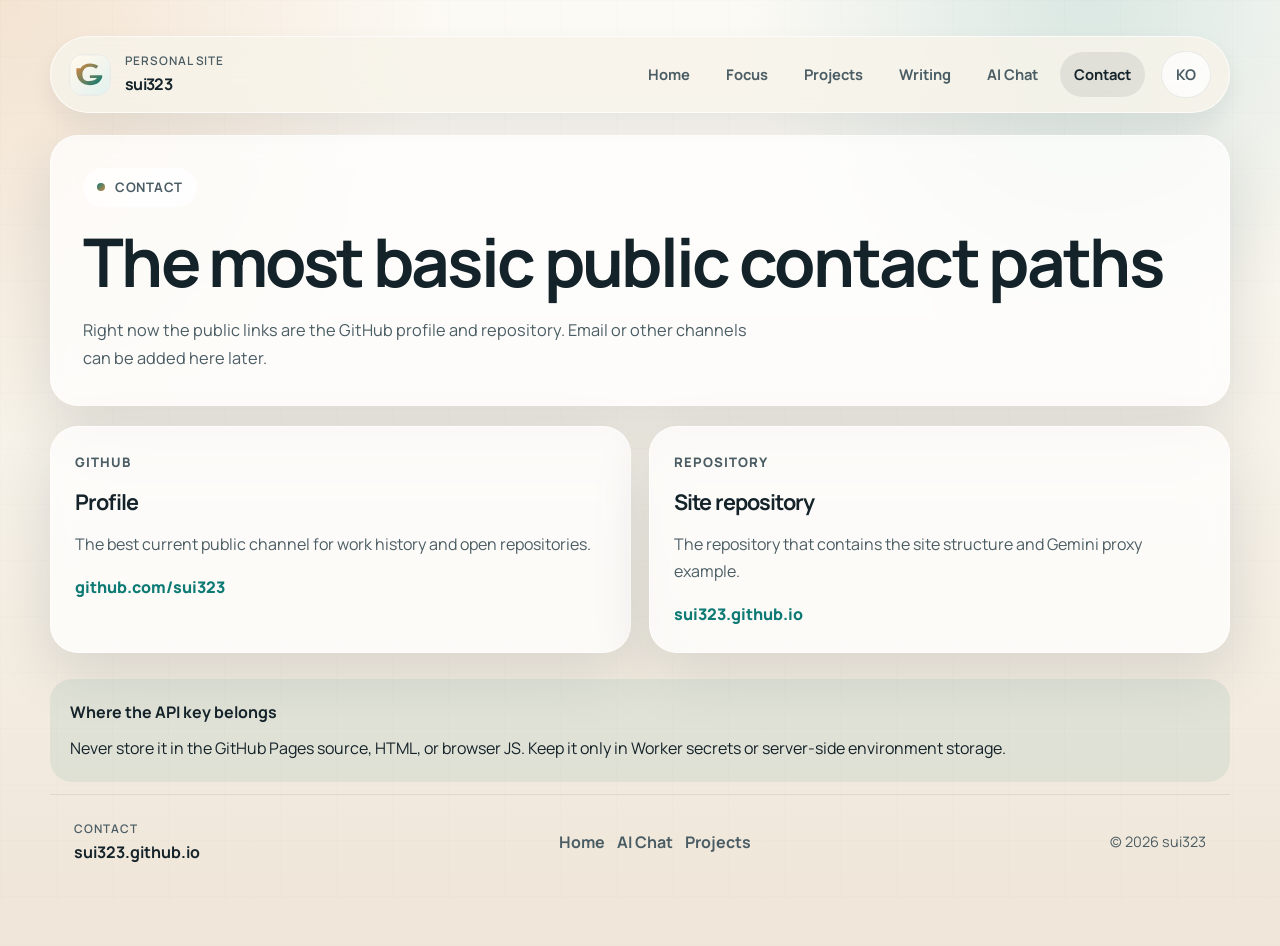
==== contact-en.html @ 1dc9b58e "네번째 commit" ====
<!DOCTYPE html>
<html lang="en">
  <head>
    <meta charset="utf-8" />
    <meta name="viewport" content="width=device-width, initial-scale=1" />
    <title>sui323 | Contact</title>
    <link rel="icon" href="./assets/img/brand-mark.svg" type="image/svg+xml" />
    <link rel="preconnect" href="https://fonts.googleapis.com" />
    <link rel="preconnect" href="https://fonts.gstatic.com" crossorigin />
    <link
      href="https://fonts.googleapis.com/css2?family=Instrument+Serif:ital@0;1&family=Manrope:wght@400;500;600;700;800&family=Noto+Sans+KR:wght@400;500;700;900&display=swap"
      rel="stylesheet"
    />
    <link rel="stylesheet" href="./assets/css/site.css" />
  </head>
  <body>
    <header class="topbar">
      <div class="site-shell">
        <div class="topbar-inner">
          <a class="brand" href="./en.html"><img class="brand-mark" src="./assets/img/brand-mark.svg" alt="" /><span class="brand-copy"><small>Personal Site</small><strong>sui323</strong></span></a>
          <button class="mobile-toggle" type="button" aria-expanded="false" aria-label="Open menu" data-nav-toggle><span></span><span></span><span></span></button>
          <div class="nav-wrap" data-nav-wrap>
            <nav class="nav-links"><a href="./en.html">Home</a><a href="./research-en.html">Focus</a><a href="./projects-en.html">Projects</a><a href="./writing-en.html">Writing</a><a href="./chat-en.html">AI Chat</a><a href="./contact-en.html" aria-current="page">Contact</a></nav>
            <a class="lang-switch" href="./contact.html">KO</a>
          </div>
        </div>
      </div>
    </header>
    <main class="site-shell">
      <section class="page-hero panel" data-reveal>
        <span class="eyebrow">Contact</span>
        <h1>The most basic public contact paths</h1>
        <p class="page-copy">Right now the public links are the GitHub profile and repository. Email or other channels can be added here later.</p>
      </section>
      <section class="grid two section" data-reveal>
        <article class="card"><span class="kicker">GitHub</span><h3>Profile</h3><p>The best current public channel for work history and open repositories.</p><a class="card-link" href="https://github.com/sui323" target="_blank" rel="noreferrer">github.com/sui323</a></article>
        <article class="card"><span class="kicker">Repository</span><h3>Site repository</h3><p>The repository that contains the site structure and Gemini proxy example.</p><a class="card-link" href="https://github.com/sui323/sui323.github.io" target="_blank" rel="noreferrer">sui323.github.io</a></article>
      </section>
      <section class="callout" data-reveal>
        <strong>Where the API key belongs</strong>
        <span>Never store it in the GitHub Pages source, HTML, or browser JS. Keep it only in Worker secrets or server-side environment storage.</span>
      </section>
    </main>
    <footer class="footer"><div class="site-shell"><div class="footer-inner"><div class="footer-brand"><small>Contact</small><strong>sui323.github.io</strong></div><nav class="footer-nav"><a href="./en.html">Home</a><a href="./chat-en.html">AI Chat</a><a href="./projects-en.html">Projects</a></nav><span class="lang-note">© <span data-year></span> sui323</span></div></div></footer>
    <script src="./assets/js/site.js" defer></script>
  </body>
</html>
---- assets/css/site.css ----
:root {
  --bg: #f7f3ea;
  --bg-strong: #f1ecdf;
  --surface: rgba(255, 255, 255, 0.74);
  --surface-strong: rgba(255, 255, 255, 0.9);
  --surface-dark: #17313a;
  --text: #142229;
  --muted: #4b5d64;
  --line: rgba(20, 34, 41, 0.12);
  --accent: #0e7a74;
  --accent-soft: rgba(14, 122, 116, 0.12);
  --accent-warm: #d18944;
  --shadow: 0 20px 60px rgba(20, 34, 41, 0.12);
  --radius: 28px;
  --radius-sm: 18px;
  --content-width: 1180px;
  --transition: 180ms ease;
}

*,
*::before,
*::after {
  box-sizing: border-box;
}

html {
  scroll-behavior: smooth;
}

body {
  margin: 0;
  min-height: 100vh;
  color: var(--text);
  background:
    radial-gradient(circle at top left, rgba(209, 137, 68, 0.2), transparent 28%),
    radial-gradient(circle at 85% 0%, rgba(14, 122, 116, 0.14), transparent 24%),
    linear-gradient(180deg, #fcfaf5 0%, var(--bg) 44%, #efe5d8 100%);
  font-family: "Manrope", "Noto Sans KR", sans-serif;
  line-height: 1.7;
}

img {
  display: block;
  max-width: 100%;
}

a {
  color: inherit;
  text-decoration: none;
}

button,
input,
textarea {
  font: inherit;
}

p,
ul,
ol {
  margin: 0;
}

body::before {
  position: fixed;
  inset: 0;
  z-index: -1;
  background-image:
    linear-gradient(rgba(20, 34, 41, 0.035) 1px, transparent 1px),
    linear-gradient(90deg, rgba(20, 34, 41, 0.035) 1px, transparent 1px);
  background-size: 56px 56px;
  opacity: 0.3;
  content: "";
  pointer-events: none;
}

.site-shell {
  width: min(calc(100% - 40px), var(--content-width));
  margin: 0 auto;
}

.topbar {
  position: sticky;
  top: 18px;
  z-index: 40;
  padding-top: 18px;
}

.topbar-inner {
  display: flex;
  align-items: center;
  justify-content: space-between;
  gap: 20px;
  padding: 14px 18px;
  border: 1px solid rgba(255, 255, 255, 0.7);
  border-radius: 999px;
  background: rgba(247, 243, 234, 0.82);
  backdrop-filter: blur(18px);
  box-shadow: 0 12px 24px rgba(20, 34, 41, 0.07);
}

.brand {
  display: inline-flex;
  align-items: center;
  gap: 14px;
  font-weight: 800;
  letter-spacing: -0.04em;
}

.brand-mark {
  width: 42px;
  height: 42px;
  border-radius: 14px;
  border: 1px solid rgba(20, 34, 41, 0.08);
  background: rgba(255, 255, 255, 0.8);
  box-shadow: inset 0 1px 0 rgba(255, 255, 255, 0.8);
}

.brand-copy small,
.footer-brand small {
  display: block;
  color: var(--muted);
  font-size: 0.74rem;
  font-weight: 600;
  letter-spacing: 0.08em;
  text-transform: uppercase;
}

.brand-copy strong,
.footer-brand strong {
  display: block;
  font-size: 1rem;
}

.nav-wrap {
  display: flex;
  align-items: center;
  gap: 16px;
}

.nav-links {
  display: flex;
  align-items: center;
  gap: 8px;
}

.nav-links a,
.lang-switch {
  padding: 10px 14px;
  border-radius: 999px;
  color: var(--muted);
  font-size: 0.92rem;
  font-weight: 700;
  transition:
    background var(--transition),
    color var(--transition),
    transform var(--transition);
}

.nav-links a:hover,
.nav-links a:focus-visible,
.lang-switch:hover,
.lang-switch:focus-visible,
.button:hover,
.button:focus-visible {
  transform: translateY(-1px);
}

.nav-links a:hover,
.nav-links a:focus-visible,
.lang-switch:hover,
.lang-switch:focus-visible {
  background: rgba(20, 34, 41, 0.05);
  color: var(--text);
}

.nav-links a[aria-current="page"] {
  background: rgba(20, 34, 41, 0.08);
  color: var(--text);
}

.lang-switch {
  border: 1px solid rgba(20, 34, 41, 0.08);
  background: rgba(255, 255, 255, 0.72);
}

.mobile-toggle {
  display: none;
  width: 46px;
  height: 46px;
  padding: 0;
  border: 1px solid rgba(20, 34, 41, 0.08);
  border-radius: 999px;
  background: rgba(255, 255, 255, 0.72);
  color: var(--text);
}

.mobile-toggle span {
  display: block;
  width: 18px;
  height: 2px;
  margin: 4px auto;
  border-radius: 999px;
  background: currentColor;
}

.hero {
  display: grid;
  grid-template-columns: minmax(0, 1.3fr) minmax(320px, 0.9fr);
  gap: 28px;
  align-items: stretch;
  padding: 64px 0 42px;
}

.panel,
.card,
.notice,
.table-panel,
.cta-band,
.hero-panel {
  border: 1px solid rgba(255, 255, 255, 0.7);
  border-radius: var(--radius);
  background: var(--surface);
  backdrop-filter: blur(12px);
  box-shadow: var(--shadow);
}

.hero-copy,
.hero-panel,
.page-hero,
.section-block,
.cta-band,
.notice,
.table-panel {
  padding: 32px;
}

.eyebrow {
  display: inline-flex;
  align-items: center;
  gap: 10px;
  padding: 8px 14px;
  border-radius: 999px;
  background: rgba(255, 255, 255, 0.78);
  color: var(--muted);
  font-size: 0.82rem;
  font-weight: 700;
  letter-spacing: 0.04em;
  text-transform: uppercase;
}

.eyebrow::before {
  width: 8px;
  height: 8px;
  border-radius: 999px;
  background: linear-gradient(135deg, var(--accent), var(--accent-warm));
  content: "";
}

.display {
  margin-top: 18px;
  font-family: "Instrument Serif", "Times New Roman", serif;
  font-size: clamp(3.3rem, 9vw, 6rem);
  font-weight: 400;
  line-height: 0.96;
  letter-spacing: -0.05em;
}

.lead {
  margin-top: 20px;
  max-width: 58ch;
  color: var(--muted);
  font-size: 1.05rem;
}

.badge-row,
.chip-row {
  display: flex;
  flex-wrap: wrap;
  gap: 10px;
}

.badge-row {
  margin-top: 22px;
}

.chip,
.mini-chip {
  display: inline-flex;
  align-items: center;
  gap: 8px;
  padding: 9px 14px;
  border: 1px solid rgba(20, 34, 41, 0.08);
  border-radius: 999px;
  background: rgba(255, 255, 255, 0.66);
  color: var(--muted);
  font-size: 0.88rem;
  font-weight: 700;
}

.button-row {
  display: flex;
  flex-wrap: wrap;
  gap: 12px;
  margin-top: 26px;
}

.button {
  display: inline-flex;
  align-items: center;
  justify-content: center;
  gap: 10px;
  padding: 14px 18px;
  border-radius: 999px;
  border: 1px solid transparent;
  font-weight: 800;
  transition:
    transform var(--transition),
    box-shadow var(--transition),
    background var(--transition);
}

.button.primary {
  background: linear-gradient(135deg, var(--accent), #0a5a56);
  color: #fff;
  box-shadow: 0 16px 32px rgba(14, 122, 116, 0.18);
}

.button.secondary {
  border-color: rgba(20, 34, 41, 0.08);
  background: rgba(255, 255, 255, 0.72);
}

.button.ghost {
  border-color: rgba(20, 34, 41, 0.12);
  background: transparent;
}

.hero-panel {
  position: relative;
  overflow: hidden;
}

.hero-panel::before {
  position: absolute;
  inset: -18% auto auto -14%;
  width: 240px;
  height: 240px;
  border-radius: 50%;
  background: radial-gradient(circle, rgba(209, 137, 68, 0.22), transparent 70%);
  content: "";
}

.hero-panel::after {
  position: absolute;
  right: -48px;
  bottom: -72px;
  width: 240px;
  height: 240px;
  border-radius: 50%;
  background: radial-gradient(circle, rgba(14, 122, 116, 0.14), transparent 68%);
  content: "";
}

.hero-panel > * {
  position: relative;
}

.panel-caption {
  color: var(--muted);
  font-size: 0.84rem;
  font-weight: 700;
  text-transform: uppercase;
  letter-spacing: 0.08em;
}

.panel-title {
  margin-top: 14px;
  font-size: 1.7rem;
  font-weight: 800;
  line-height: 1.2;
  letter-spacing: -0.04em;
}

.hero-stats {
  display: grid;
  grid-template-columns: repeat(2, minmax(0, 1fr));
  gap: 14px;
  margin-top: 24px;
}

.hero-stat {
  padding: 16px;
  border: 1px solid rgba(20, 34, 41, 0.08);
  border-radius: 20px;
  background: rgba(255, 255, 255, 0.65);
}

.hero-stat strong {
  display: block;
  font-size: 1.05rem;
}

.hero-stat span {
  display: block;
  margin-top: 6px;
  color: var(--muted);
  font-size: 0.88rem;
}

.section {
  padding: 20px 0 26px;
}

.section-head {
  display: flex;
  align-items: end;
  justify-content: space-between;
  gap: 20px;
  margin-bottom: 20px;
}

.section-title {
  font-size: clamp(1.8rem, 4vw, 2.6rem);
  line-height: 1.06;
  letter-spacing: -0.05em;
}

.section-title em {
  font-family: "Instrument Serif", "Times New Roman", serif;
  font-style: italic;
  font-weight: 400;
}

.section-copy,
.muted {
  color: var(--muted);
}

.grid {
  display: grid;
  gap: 18px;
}

.grid.two {
  grid-template-columns: repeat(2, minmax(0, 1fr));
}

.grid.three {
  grid-template-columns: repeat(3, minmax(0, 1fr));
}

.grid.four {
  grid-template-columns: repeat(4, minmax(0, 1fr));
}

.card {
  display: flex;
  flex-direction: column;
  gap: 16px;
  padding: 24px;
}

.card .kicker,
.timeline-kicker,
.meta {
  color: var(--muted);
  font-size: 0.82rem;
  font-weight: 800;
  letter-spacing: 0.08em;
  text-transform: uppercase;
}

.card h3,
.timeline-title,
.notice h3,
.cta-band h2,
.page-hero h1 {
  margin: 0;
  font-size: 1.35rem;
  line-height: 1.2;
  letter-spacing: -0.04em;
}

.card p,
.timeline-copy,
.page-copy {
  color: var(--muted);
}

.card-link {
  display: inline-flex;
  align-items: center;
  gap: 8px;
  width: fit-content;
  color: var(--accent);
  font-weight: 800;
}

.split-layout {
  display: grid;
  grid-template-columns: minmax(0, 1.05fr) minmax(280px, 0.75fr);
  gap: 18px;
}

.section-block {
  height: 100%;
}

.stack {
  display: grid;
  gap: 14px;
}

.timeline {
  display: grid;
  gap: 14px;
}

.timeline-item {
  position: relative;
  padding: 18px 18px 18px 24px;
  border-left: 2px solid rgba(20, 34, 41, 0.1);
  border-radius: 0 18px 18px 0;
  background: rgba(255, 255, 255, 0.52);
}

.timeline-item::before {
  position: absolute;
  left: -7px;
  top: 22px;
  width: 12px;
  height: 12px;
  border-radius: 999px;
  background: linear-gradient(135deg, var(--accent), var(--accent-warm));
  content: "";
}

.list-clean {
  padding-left: 18px;
  color: var(--muted);
}

.list-clean li + li {
  margin-top: 10px;
}

.cta-band {
  display: grid;
  grid-template-columns: minmax(0, 1fr) auto;
  gap: 20px;
  align-items: center;
  margin: 26px 0 42px;
  background:
    linear-gradient(135deg, rgba(14, 122, 116, 0.08), rgba(209, 137, 68, 0.12)),
    rgba(255, 255, 255, 0.78);
}

.cta-band p {
  color: var(--muted);
}

.footer {
  padding: 12px 0 56px;
}

.footer-inner {
  display: flex;
  align-items: center;
  justify-content: space-between;
  gap: 20px;
  padding: 24px;
  border-top: 1px solid rgba(20, 34, 41, 0.08);
}

.footer-nav {
  display: flex;
  flex-wrap: wrap;
  gap: 12px;
  color: var(--muted);
  font-weight: 700;
}

.page-hero {
  margin-top: 40px;
}

.page-hero h1 {
  margin-top: 14px;
  font-size: clamp(2.4rem, 6vw, 4.2rem);
}

.page-hero .page-copy {
  margin-top: 16px;
  max-width: 68ch;
  font-size: 1.02rem;
}

.metric-grid {
  display: grid;
  grid-template-columns: repeat(3, minmax(0, 1fr));
  gap: 14px;
  margin-top: 24px;
}

.metric {
  padding: 18px;
  border: 1px solid rgba(20, 34, 41, 0.08);
  border-radius: 20px;
  background: rgba(255, 255, 255, 0.64);
}

.metric strong {
  display: block;
  font-size: 1.2rem;
}

.metric span {
  display: block;
  margin-top: 4px;
  color: var(--muted);
  font-size: 0.9rem;
}

.notice {
  display: grid;
  gap: 12px;
  background:
    linear-gradient(180deg, rgba(255, 255, 255, 0.86), rgba(255, 255, 255, 0.62)),
    var(--surface);
}

.notice-list {
  display: grid;
  gap: 10px;
}

.notice-list div {
  padding: 14px 16px;
  border-radius: 18px;
  background: rgba(20, 34, 41, 0.04);
}

.notice-list strong {
  display: block;
}

.table-panel {
  padding: 20px;
}

.table-row {
  display: grid;
  grid-template-columns: 160px minmax(0, 1fr);
  gap: 18px;
  padding: 14px 0;
  border-bottom: 1px solid rgba(20, 34, 41, 0.08);
}

.table-row:last-child {
  border-bottom: 0;
}

.table-row strong {
  font-size: 0.9rem;
  text-transform: uppercase;
  letter-spacing: 0.08em;
}

.table-row span {
  color: var(--muted);
}

.callout {
  padding: 20px;
  border-radius: 22px;
  background: rgba(14, 122, 116, 0.08);
}

.callout strong {
  display: block;
  margin-bottom: 8px;
}

.lang-note {
  color: var(--muted);
  font-size: 0.9rem;
}

[data-reveal] {
  opacity: 0;
  transform: translateY(28px);
  transition:
    opacity 520ms ease,
    transform 520ms ease;
}

[data-reveal].is-visible {
  opacity: 1;
  transform: translateY(0);
}

.skip-link {
  position: absolute;
  left: -9999px;
  top: auto;
  width: 1px;
  height: 1px;
  overflow: hidden;
}

.skip-link:focus {
  left: 20px;
  top: 20px;
  width: auto;
  height: auto;
  padding: 10px 14px;
  border-radius: 999px;
  background: #fff;
  color: var(--text);
  z-index: 100;
}

@media (max-width: 1040px) {
  .hero,
  .split-layout,
  .cta-band {
    grid-template-columns: 1fr;
  }

  .grid.three,
  .grid.four {
    grid-template-columns: repeat(2, minmax(0, 1fr));
  }
}

@media (max-width: 860px) {
  .topbar-inner {
    border-radius: 28px;
  }

  .mobile-toggle {
    display: inline-flex;
    align-items: center;
    justify-content: center;
  }

  .nav-wrap {
    position: absolute;
    left: 0;
    right: 0;
    top: calc(100% + 10px);
    display: none;
    flex-direction: column;
    align-items: stretch;
    padding: 16px;
    border: 1px solid rgba(255, 255, 255, 0.7);
    border-radius: 26px;
    background: rgba(247, 243, 234, 0.94);
    box-shadow: var(--shadow);
  }

  .nav-wrap.is-open {
    display: flex;
  }

  .nav-links {
    flex-direction: column;
    align-items: stretch;
  }

  .nav-links a,
  .lang-switch {
    width: 100%;
    text-align: center;
  }

  .metric-grid {
    grid-template-columns: 1fr;
  }
}

@media (max-width: 680px) {
  .site-shell {
    width: min(calc(100% - 24px), var(--content-width));
  }

  .hero-copy,
  .hero-panel,
  .page-hero,
  .section-block,
  .cta-band,
  .notice,
  .table-panel {
    padding: 24px;
  }

  .display {
    font-size: clamp(2.6rem, 14vw, 4.4rem);
  }

  .section-head {
    flex-direction: column;
    align-items: start;
  }

  .grid.two,
  .grid.three,
  .grid.four,
  .hero-stats {
    grid-template-columns: 1fr;
  }

  .table-row {
    grid-template-columns: 1fr;
    gap: 6px;
  }

  .footer-inner {
    flex-direction: column;
    align-items: start;
  }
}

.chat-layout {
  display: grid;
  grid-template-columns: minmax(0, 320px) minmax(0, 1fr);
  gap: 18px;
  margin-top: 24px;
  margin-bottom: 42px;
}

.chat-sidebar,
.chat-shell {
  padding: 24px;
}

.chat-sidebar {
  display: grid;
  gap: 18px;
}

.chat-shell {
  display: grid;
  gap: 18px;
  min-height: 720px;
}

.chat-feed {
  display: grid;
  gap: 14px;
  align-content: start;
  max-height: 520px;
  padding-right: 6px;
  overflow: auto;
}

.message {
  max-width: min(100%, 720px);
  padding: 16px 18px;
  border-radius: 22px;
}

.message.assistant {
  border: 1px solid rgba(20, 34, 41, 0.08);
  background: rgba(255, 255, 255, 0.86);
}

.message.user {
  margin-left: auto;
  background: linear-gradient(135deg, var(--accent), #0a5a56);
  color: #fff;
}

.message-role {
  display: block;
  margin-bottom: 8px;
  font-size: 0.76rem;
  font-weight: 800;
  letter-spacing: 0.08em;
  text-transform: uppercase;
}

.message-body {
  white-space: pre-wrap;
}

.chat-status {
  min-height: 24px;
  color: var(--muted);
  font-size: 0.92rem;
}

.chat-composer {
  display: grid;
  gap: 12px;
}

.chat-composer textarea {
  width: 100%;
  min-height: 132px;
  resize: vertical;
  padding: 16px 18px;
  border: 1px solid rgba(20, 34, 41, 0.12);
  border-radius: 22px;
  background: rgba(255, 255, 255, 0.82);
  color: var(--text);
}

.chat-composer textarea:focus-visible {
  outline: 2px solid rgba(14, 122, 116, 0.25);
  outline-offset: 2px;
}

.chat-actions {
  display: flex;
  flex-wrap: wrap;
  justify-content: space-between;
  gap: 12px;
}

.prompt-row {
  display: flex;
  flex-wrap: wrap;
  gap: 10px;
}

.prompt-chip {
  padding: 10px 14px;
  border: 1px solid rgba(20, 34, 41, 0.08);
  border-radius: 999px;
  background: rgba(255, 255, 255, 0.78);
  color: var(--muted);
  font-weight: 700;
  cursor: pointer;
}

.prompt-chip:hover,
.prompt-chip:focus-visible {
  background: rgba(20, 34, 41, 0.05);
  color: var(--text);
}

.inline-code {
  padding: 3px 8px;
  border-radius: 999px;
  background: rgba(20, 34, 41, 0.08);
  font-family: "SFMono-Regular", Consolas, monospace;
  font-size: 0.88em;
}

@media (max-width: 1040px) {
  .chat-layout {
    grid-template-columns: 1fr;
  }
}
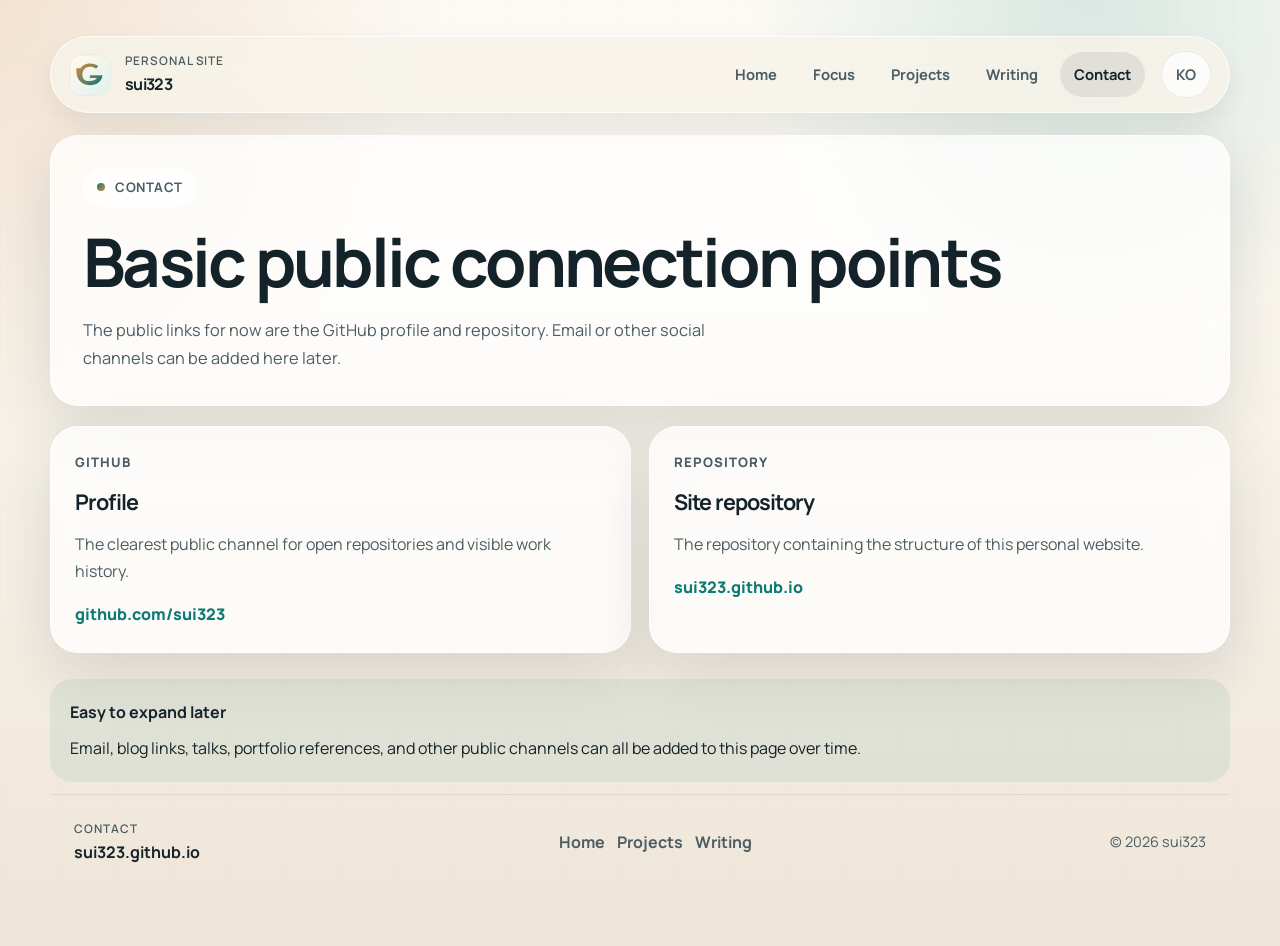
==== commit 45796e58: "delete ai chatbot" ====
--- a/contact-en.html
+++ b/contact-en.html
@@ -17,10 +17,19 @@
     <header class="topbar">
       <div class="site-shell">
         <div class="topbar-inner">
-          <a class="brand" href="./en.html"><img class="brand-mark" src="./assets/img/brand-mark.svg" alt="" /><span class="brand-copy"><small>Personal Site</small><strong>sui323</strong></span></a>
+          <a class="brand" href="./en.html" aria-label="sui323 home">
+            <img class="brand-mark" src="./assets/img/brand-mark.svg" alt="" />
+            <span class="brand-copy"><small>Personal Site</small><strong>sui323</strong></span>
+          </a>
           <button class="mobile-toggle" type="button" aria-expanded="false" aria-label="Open menu" data-nav-toggle><span></span><span></span><span></span></button>
           <div class="nav-wrap" data-nav-wrap>
-            <nav class="nav-links"><a href="./en.html">Home</a><a href="./research-en.html">Focus</a><a href="./projects-en.html">Projects</a><a href="./writing-en.html">Writing</a><a href="./chat-en.html">AI Chat</a><a href="./contact-en.html" aria-current="page">Contact</a></nav>
+            <nav class="nav-links" aria-label="Primary">
+              <a href="./en.html">Home</a>
+              <a href="./research-en.html">Focus</a>
+              <a href="./projects-en.html">Projects</a>
+              <a href="./writing-en.html">Writing</a>
+              <a href="./contact-en.html" aria-current="page">Contact</a>
+            </nav>
             <a class="lang-switch" href="./contact.html">KO</a>
           </div>
         </div>
@@ -29,19 +38,19 @@
     <main class="site-shell">
       <section class="page-hero panel" data-reveal>
         <span class="eyebrow">Contact</span>
-        <h1>The most basic public contact paths</h1>
-        <p class="page-copy">Right now the public links are the GitHub profile and repository. Email or other channels can be added here later.</p>
+        <h1>Basic public connection points</h1>
+        <p class="page-copy">The public links for now are the GitHub profile and repository. Email or other social channels can be added here later.</p>
       </section>
       <section class="grid two section" data-reveal>
-        <article class="card"><span class="kicker">GitHub</span><h3>Profile</h3><p>The best current public channel for work history and open repositories.</p><a class="card-link" href="https://github.com/sui323" target="_blank" rel="noreferrer">github.com/sui323</a></article>
-        <article class="card"><span class="kicker">Repository</span><h3>Site repository</h3><p>The repository that contains the site structure and Gemini proxy example.</p><a class="card-link" href="https://github.com/sui323/sui323.github.io" target="_blank" rel="noreferrer">sui323.github.io</a></article>
+        <article class="card"><span class="kicker">GitHub</span><h3>Profile</h3><p>The clearest public channel for open repositories and visible work history.</p><a class="card-link" href="https://github.com/sui323" target="_blank" rel="noreferrer">github.com/sui323</a></article>
+        <article class="card"><span class="kicker">Repository</span><h3>Site repository</h3><p>The repository containing the structure of this personal website.</p><a class="card-link" href="https://github.com/sui323/sui323.github.io" target="_blank" rel="noreferrer">sui323.github.io</a></article>
       </section>
       <section class="callout" data-reveal>
-        <strong>Where the API key belongs</strong>
-        <span>Never store it in the GitHub Pages source, HTML, or browser JS. Keep it only in Worker secrets or server-side environment storage.</span>
+        <strong>Easy to expand later</strong>
+        <span>Email, blog links, talks, portfolio references, and other public channels can all be added to this page over time.</span>
       </section>
     </main>
-    <footer class="footer"><div class="site-shell"><div class="footer-inner"><div class="footer-brand"><small>Contact</small><strong>sui323.github.io</strong></div><nav class="footer-nav"><a href="./en.html">Home</a><a href="./chat-en.html">AI Chat</a><a href="./projects-en.html">Projects</a></nav><span class="lang-note">© <span data-year></span> sui323</span></div></div></footer>
+    <footer class="footer"><div class="site-shell"><div class="footer-inner"><div class="footer-brand"><small>Contact</small><strong>sui323.github.io</strong></div><nav class="footer-nav"><a href="./en.html">Home</a><a href="./projects-en.html">Projects</a><a href="./writing-en.html">Writing</a></nav><span class="lang-note">© <span data-year></span> sui323</span></div></div></footer>
     <script src="./assets/js/site.js" defer></script>
   </body>
 </html>
--- a/assets/css/site.css
+++ b/assets/css/site.css
@@ -821,136 +821,3 @@
     align-items: start;
   }
 }
-
-.chat-layout {
-  display: grid;
-  grid-template-columns: minmax(0, 320px) minmax(0, 1fr);
-  gap: 18px;
-  margin-top: 24px;
-  margin-bottom: 42px;
-}
-
-.chat-sidebar,
-.chat-shell {
-  padding: 24px;
-}
-
-.chat-sidebar {
-  display: grid;
-  gap: 18px;
-}
-
-.chat-shell {
-  display: grid;
-  gap: 18px;
-  min-height: 720px;
-}
-
-.chat-feed {
-  display: grid;
-  gap: 14px;
-  align-content: start;
-  max-height: 520px;
-  padding-right: 6px;
-  overflow: auto;
-}
-
-.message {
-  max-width: min(100%, 720px);
-  padding: 16px 18px;
-  border-radius: 22px;
-}
-
-.message.assistant {
-  border: 1px solid rgba(20, 34, 41, 0.08);
-  background: rgba(255, 255, 255, 0.86);
-}
-
-.message.user {
-  margin-left: auto;
-  background: linear-gradient(135deg, var(--accent), #0a5a56);
-  color: #fff;
-}
-
-.message-role {
-  display: block;
-  margin-bottom: 8px;
-  font-size: 0.76rem;
-  font-weight: 800;
-  letter-spacing: 0.08em;
-  text-transform: uppercase;
-}
-
-.message-body {
-  white-space: pre-wrap;
-}
-
-.chat-status {
-  min-height: 24px;
-  color: var(--muted);
-  font-size: 0.92rem;
-}
-
-.chat-composer {
-  display: grid;
-  gap: 12px;
-}
-
-.chat-composer textarea {
-  width: 100%;
-  min-height: 132px;
-  resize: vertical;
-  padding: 16px 18px;
-  border: 1px solid rgba(20, 34, 41, 0.12);
-  border-radius: 22px;
-  background: rgba(255, 255, 255, 0.82);
-  color: var(--text);
-}
-
-.chat-composer textarea:focus-visible {
-  outline: 2px solid rgba(14, 122, 116, 0.25);
-  outline-offset: 2px;
-}
-
-.chat-actions {
-  display: flex;
-  flex-wrap: wrap;
-  justify-content: space-between;
-  gap: 12px;
-}
-
-.prompt-row {
-  display: flex;
-  flex-wrap: wrap;
-  gap: 10px;
-}
-
-.prompt-chip {
-  padding: 10px 14px;
-  border: 1px solid rgba(20, 34, 41, 0.08);
-  border-radius: 999px;
-  background: rgba(255, 255, 255, 0.78);
-  color: var(--muted);
-  font-weight: 700;
-  cursor: pointer;
-}
-
-.prompt-chip:hover,
-.prompt-chip:focus-visible {
-  background: rgba(20, 34, 41, 0.05);
-  color: var(--text);
-}
-
-.inline-code {
-  padding: 3px 8px;
-  border-radius: 999px;
-  background: rgba(20, 34, 41, 0.08);
-  font-family: "SFMono-Regular", Consolas, monospace;
-  font-size: 0.88em;
-}
-
-@media (max-width: 1040px) {
-  .chat-layout {
-    grid-template-columns: 1fr;
-  }
-}
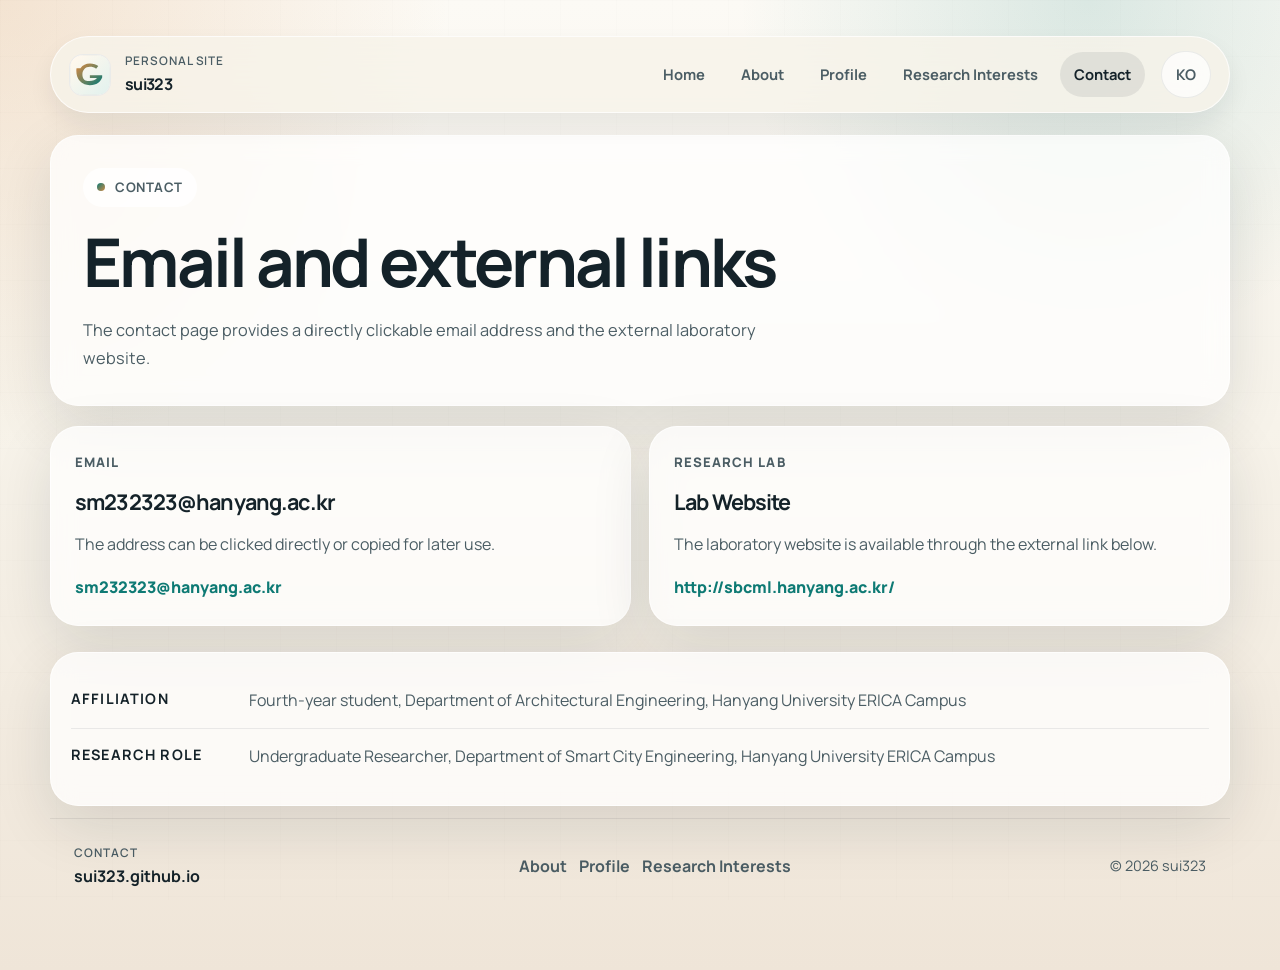
==== commit dd779704: "내용 추가" ====
--- a/contact-en.html
+++ b/contact-en.html
@@ -25,9 +25,9 @@
           <div class="nav-wrap" data-nav-wrap>
             <nav class="nav-links" aria-label="Primary">
               <a href="./en.html">Home</a>
-              <a href="./research-en.html">Focus</a>
-              <a href="./projects-en.html">Projects</a>
-              <a href="./writing-en.html">Writing</a>
+              <a href="./writing-en.html">About</a>
+              <a href="./projects-en.html">Profile</a>
+              <a href="./research-en.html">Research Interests</a>
               <a href="./contact-en.html" aria-current="page">Contact</a>
             </nav>
             <a class="lang-switch" href="./contact.html">KO</a>
@@ -38,19 +38,35 @@
     <main class="site-shell">
       <section class="page-hero panel" data-reveal>
         <span class="eyebrow">Contact</span>
-        <h1>Basic public connection points</h1>
-        <p class="page-copy">The public links for now are the GitHub profile and repository. Email or other social channels can be added here later.</p>
+        <h1>Email and external links</h1>
+        <p class="page-copy">The contact page provides a directly clickable email address and the external laboratory website.</p>
       </section>
       <section class="grid two section" data-reveal>
-        <article class="card"><span class="kicker">GitHub</span><h3>Profile</h3><p>The clearest public channel for open repositories and visible work history.</p><a class="card-link" href="https://github.com/sui323" target="_blank" rel="noreferrer">github.com/sui323</a></article>
-        <article class="card"><span class="kicker">Repository</span><h3>Site repository</h3><p>The repository containing the structure of this personal website.</p><a class="card-link" href="https://github.com/sui323/sui323.github.io" target="_blank" rel="noreferrer">sui323.github.io</a></article>
+        <article class="card">
+          <span class="kicker">Email</span>
+          <h3>sm232323@hanyang.ac.kr</h3>
+          <p>The address can be clicked directly or copied for later use.</p>
+          <a class="card-link" href="mailto:sm232323@hanyang.ac.kr">sm232323@hanyang.ac.kr</a>
+        </article>
+        <article class="card">
+          <span class="kicker">Research Lab</span>
+          <h3>Lab Website</h3>
+          <p>The laboratory website is available through the external link below.</p>
+          <a class="card-link" href="http://sbcml.hanyang.ac.kr/" target="_blank" rel="noreferrer">http://sbcml.hanyang.ac.kr/</a>
+        </article>
       </section>
-      <section class="callout" data-reveal>
-        <strong>Easy to expand later</strong>
-        <span>Email, blog links, talks, portfolio references, and other public channels can all be added to this page over time.</span>
+      <section class="table-panel" data-reveal>
+        <div class="table-row">
+          <strong>Affiliation</strong>
+          <span>Fourth-year student, Department of Architectural Engineering, Hanyang University ERICA Campus</span>
+        </div>
+        <div class="table-row">
+          <strong>Research Role</strong>
+          <span>Undergraduate Researcher, Department of Smart City Engineering, Hanyang University ERICA Campus</span>
+        </div>
       </section>
     </main>
-    <footer class="footer"><div class="site-shell"><div class="footer-inner"><div class="footer-brand"><small>Contact</small><strong>sui323.github.io</strong></div><nav class="footer-nav"><a href="./en.html">Home</a><a href="./projects-en.html">Projects</a><a href="./writing-en.html">Writing</a></nav><span class="lang-note">© <span data-year></span> sui323</span></div></div></footer>
+    <footer class="footer"><div class="site-shell"><div class="footer-inner"><div class="footer-brand"><small>Contact</small><strong>sui323.github.io</strong></div><nav class="footer-nav"><a href="./writing-en.html">About</a><a href="./projects-en.html">Profile</a><a href="./research-en.html">Research Interests</a></nav><span class="lang-note">&copy; <span data-year></span> sui323</span></div></div></footer>
     <script src="./assets/js/site.js" defer></script>
   </body>
 </html>
